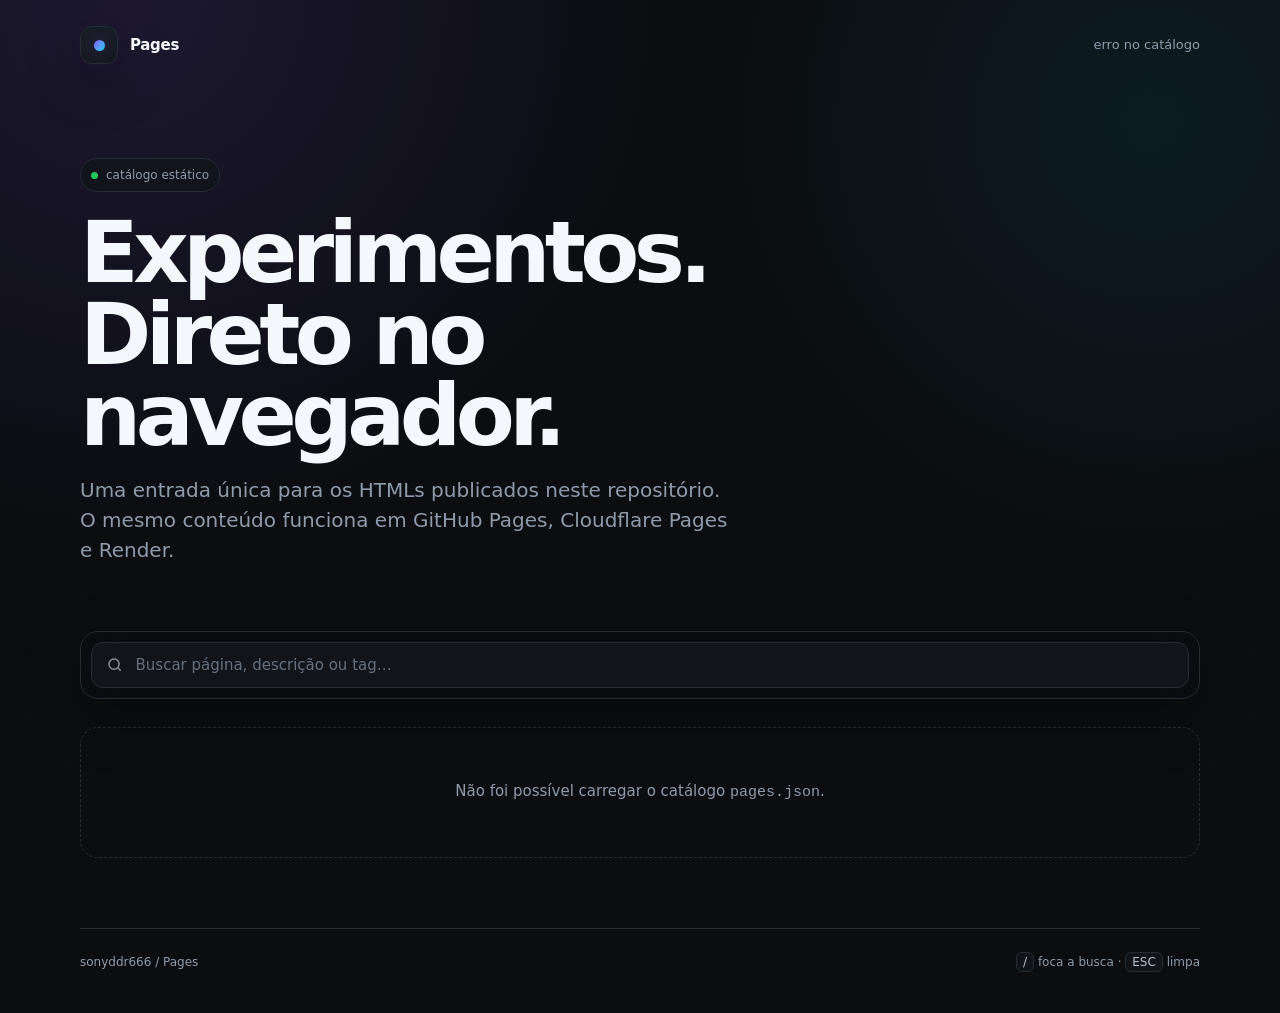
==== index.html @ 6156b6b6 "Inicializa hub de páginas estáticas" ====
<!doctype html>
<html lang="pt-BR">
<head>
  <meta charset="utf-8">
  <meta name="viewport" content="width=device-width,initial-scale=1,viewport-fit=cover">
  <meta name="color-scheme" content="dark light">
  <meta name="theme-color" content="#0b0d10">
  <title>Pages</title>
  <meta name="description" content="Hub de páginas HTML estáticas.">
  <style>
    :root{--bg:#0b0d10;--panel:#11151a;--panel2:#171c22;--text:#f4f7fb;--muted:#8f9baa;--line:#252c34;--accent:#8b5cf6;--accent2:#22d3ee;--ok:#22c55e;--shadow:0 18px 55px rgba(0,0,0,.28)}
    *{box-sizing:border-box}html{scroll-behavior:smooth}body{margin:0;font:15px/1.5 Inter,ui-sans-serif,system-ui,-apple-system,BlinkMacSystemFont,"Segoe UI",sans-serif;background:radial-gradient(circle at 10% 0%,rgba(139,92,246,.14),transparent 34rem),radial-gradient(circle at 90% 12%,rgba(34,211,238,.08),transparent 28rem),var(--bg);color:var(--text);min-height:100vh}
    a{color:inherit;text-decoration:none}button,input{font:inherit}.shell{width:min(1120px,calc(100% - 32px));margin:auto}.top{display:flex;align-items:center;justify-content:space-between;gap:16px;padding:26px 0}.brand{display:flex;align-items:center;gap:12px;font-weight:800;letter-spacing:-.02em}.logo{width:38px;height:38px;border:1px solid var(--line);border-radius:12px;display:grid;place-items:center;background:linear-gradient(145deg,var(--panel2),var(--panel));box-shadow:var(--shadow)}.dot{width:11px;height:11px;border-radius:50%;background:linear-gradient(135deg,var(--accent),var(--accent2));box-shadow:0 0 20px rgba(139,92,246,.65)}.count{color:var(--muted);font-size:13px}.hero{padding:68px 0 40px}.eyebrow{display:inline-flex;align-items:center;gap:8px;padding:7px 10px;border:1px solid var(--line);border-radius:999px;color:var(--muted);background:rgba(17,21,26,.72);backdrop-filter:blur(10px);font-size:12px}.eyebrow i{width:7px;height:7px;border-radius:50%;background:var(--ok)}h1{font-size:clamp(42px,8vw,86px);line-height:.95;letter-spacing:-.065em;margin:20px 0 18px;max-width:850px}.lead{max-width:650px;margin:0;color:var(--muted);font-size:clamp(16px,2vw,20px)}.toolbar{position:sticky;top:10px;z-index:5;margin:26px 0 28px;display:flex;gap:12px;align-items:center;padding:10px;border:1px solid var(--line);border-radius:18px;background:rgba(11,13,16,.76);backdrop-filter:blur(18px);box-shadow:var(--shadow)}.search{flex:1;display:flex;align-items:center;gap:10px;background:var(--panel);border:1px solid var(--line);border-radius:12px;padding:0 14px}.search svg{width:18px;opacity:.55}.search input{width:100%;height:44px;border:0;outline:0;background:transparent;color:var(--text)}.search input::placeholder{color:#66707d}.grid{display:grid;grid-template-columns:repeat(3,minmax(0,1fr));gap:16px;padding-bottom:70px}.card{position:relative;display:flex;flex-direction:column;min-height:230px;padding:20px;border:1px solid var(--line);border-radius:18px;background:linear-gradient(145deg,rgba(23,28,34,.94),rgba(17,21,26,.92));overflow:hidden;transition:.2s ease}.card:before{content:"";position:absolute;inset:-80px auto auto -80px;width:180px;height:180px;border-radius:50%;background:var(--glow,rgba(139,92,246,.1));filter:blur(24px);pointer-events:none}.card:hover{transform:translateY(-3px);border-color:#3b4652;box-shadow:0 18px 44px rgba(0,0,0,.22)}.cardTop{display:flex;justify-content:space-between;align-items:flex-start;gap:12px}.badge{font-size:11px;padding:5px 8px;border:1px solid var(--line);border-radius:999px;color:var(--muted);background:rgba(11,13,16,.45)}.new{color:#c4b5fd;border-color:rgba(139,92,246,.34)}.arrow{font-size:24px;line-height:1;color:#6f7b88}.card h2{font-size:21px;line-height:1.1;letter-spacing:-.03em;margin:36px 0 10px}.desc{color:var(--muted);margin:0 0 20px}.tags{display:flex;flex-wrap:wrap;gap:7px;margin-top:auto}.tag{font-size:11px;color:#a9b3bf;padding:4px 7px;border-radius:7px;background:#0d1116;border:1px solid #20262e}.empty{grid-column:1/-1;padding:52px 20px;text-align:center;border:1px dashed var(--line);border-radius:18px;color:var(--muted)}.footer{border-top:1px solid var(--line);padding:24px 0 44px;color:var(--muted);font-size:12px;display:flex;justify-content:space-between;gap:16px;flex-wrap:wrap}.kbd{border:1px solid var(--line);background:var(--panel);border-radius:6px;padding:2px 6px;color:#b8c1cc}
    @media(max-width:850px){.grid{grid-template-columns:repeat(2,minmax(0,1fr))}.hero{padding-top:44px}}
    @media(max-width:580px){.shell{width:min(100% - 22px,1120px)}.top{padding:18px 0}.hero{padding:38px 0 24px}.toolbar{top:6px;margin-top:18px}.grid{grid-template-columns:1fr}.card{min-height:205px}h1{font-size:clamp(44px,16vw,68px)}}
  </style>
</head>
<body>
  <div class="shell">
    <header class="top">
      <a class="brand" href="./" aria-label="Início"><span class="logo"><span class="dot"></span></span><span>Pages</span></a>
      <span class="count" id="count">carregando…</span>
    </header>

    <main>
      <section class="hero">
        <span class="eyebrow"><i></i> catálogo estático</span>
        <h1>Experimentos.<br>Direto no navegador.</h1>
        <p class="lead">Uma entrada única para os HTMLs publicados neste repositório. O mesmo conteúdo funciona em GitHub Pages, Cloudflare Pages e Render.</p>
      </section>

      <div class="toolbar">
        <label class="search" aria-label="Buscar páginas">
          <svg viewBox="0 0 24 24" fill="none" stroke="currentColor" stroke-width="2" aria-hidden="true"><circle cx="11" cy="11" r="7"/><path d="m20 20-3.5-3.5"/></svg>
          <input id="search" type="search" placeholder="Buscar página, descrição ou tag…" autocomplete="off">
        </label>
      </div>

      <section class="grid" id="grid" aria-live="polite"></section>
    </main>

    <footer class="footer"><span>sonyddr666 / Pages</span><span><span class="kbd">/</span> foca a busca · <span class="kbd">ESC</span> limpa</span></footer>
  </div>

  <script>
    const grid = document.querySelector('#grid');
    const search = document.querySelector('#search');
    const count = document.querySelector('#count');
    let pages = [];

    const esc = (s='') => String(s).replace(/[&<>"']/g, c => ({'&':'&amp;','<':'&lt;','>':'&gt;','"':'&quot;',"'":'&#39;'}[c]));
    const normalize = s => String(s || '').normalize('NFD').replace(/[\u0300-\u036f]/g,'').toLowerCase();
    const isNew = date => date && (Date.now() - new Date(date + 'T00:00:00').getTime()) < 1000*60*60*24*10;

    function render(){
      const q = normalize(search.value.trim());
      const list = pages.filter(p => normalize([p.title,p.description,...(p.tags||[])].join(' ')).includes(q));
      count.textContent = `${list.length} ${list.length === 1 ? 'página' : 'páginas'}`;
      if(!list.length){
        grid.innerHTML = `<div class="empty">${pages.length ? 'Nada encontrado. A humanidade sobrevive a mais uma busca sem resultado.' : 'Nenhuma página publicada ainda.'}</div>`;
        return;
      }
      grid.innerHTML = list.map((p,i) => {
        const href = p.file?.startsWith('http') ? p.file : `./paginas/${encodeURI(p.file || '')}`;
        const badge = isNew(p.created) ? '<span class="badge new">NOVO</span>' : `<span class="badge">${esc(p.category || 'HTML')}</span>`;
        const tags = (p.tags||[]).slice(0,5).map(t => `<span class="tag">${esc(t)}</span>`).join('');
        const glows = ['rgba(139,92,246,.12)','rgba(34,211,238,.10)','rgba(34,197,94,.09)','rgba(244,114,182,.08)'];
        return `<a class="card" href="${href}" style="--glow:${glows[i%glows.length]}">
          <div class="cardTop">${badge}<span class="arrow">↗</span></div>
          <h2>${esc(p.title || p.file || 'Sem título')}</h2>
          <p class="desc">${esc(p.description || 'Página HTML publicada no hub.')}</p>
          <div class="tags">${tags}</div>
        </a>`;
      }).join('');
    }

    async function load(){
      try{
        const res = await fetch(`./pages.json?v=${Date.now()}`, {cache:'no-store'});
        if(!res.ok) throw new Error(`HTTP ${res.status}`);
        const data = await res.json();
        pages = Array.isArray(data) ? data : (data.pages || []);
        pages.sort((a,b) => String(b.created||'').localeCompare(String(a.created||'')));
      }catch(err){
        console.error('Falha ao carregar pages.json:', err);
        grid.innerHTML = '<div class="empty">Não foi possível carregar o catálogo <code>pages.json</code>.</div>';
        count.textContent = 'erro no catálogo';
        return;
      }
      render();
    }

    search.addEventListener('input', render);
    document.addEventListener('keydown', e => {
      if(e.key === '/' && document.activeElement !== search){ e.preventDefault(); search.focus(); }
      if(e.key === 'Escape'){ search.value=''; search.blur(); render(); }
    });
    load();
  </script>
</body>
</html>
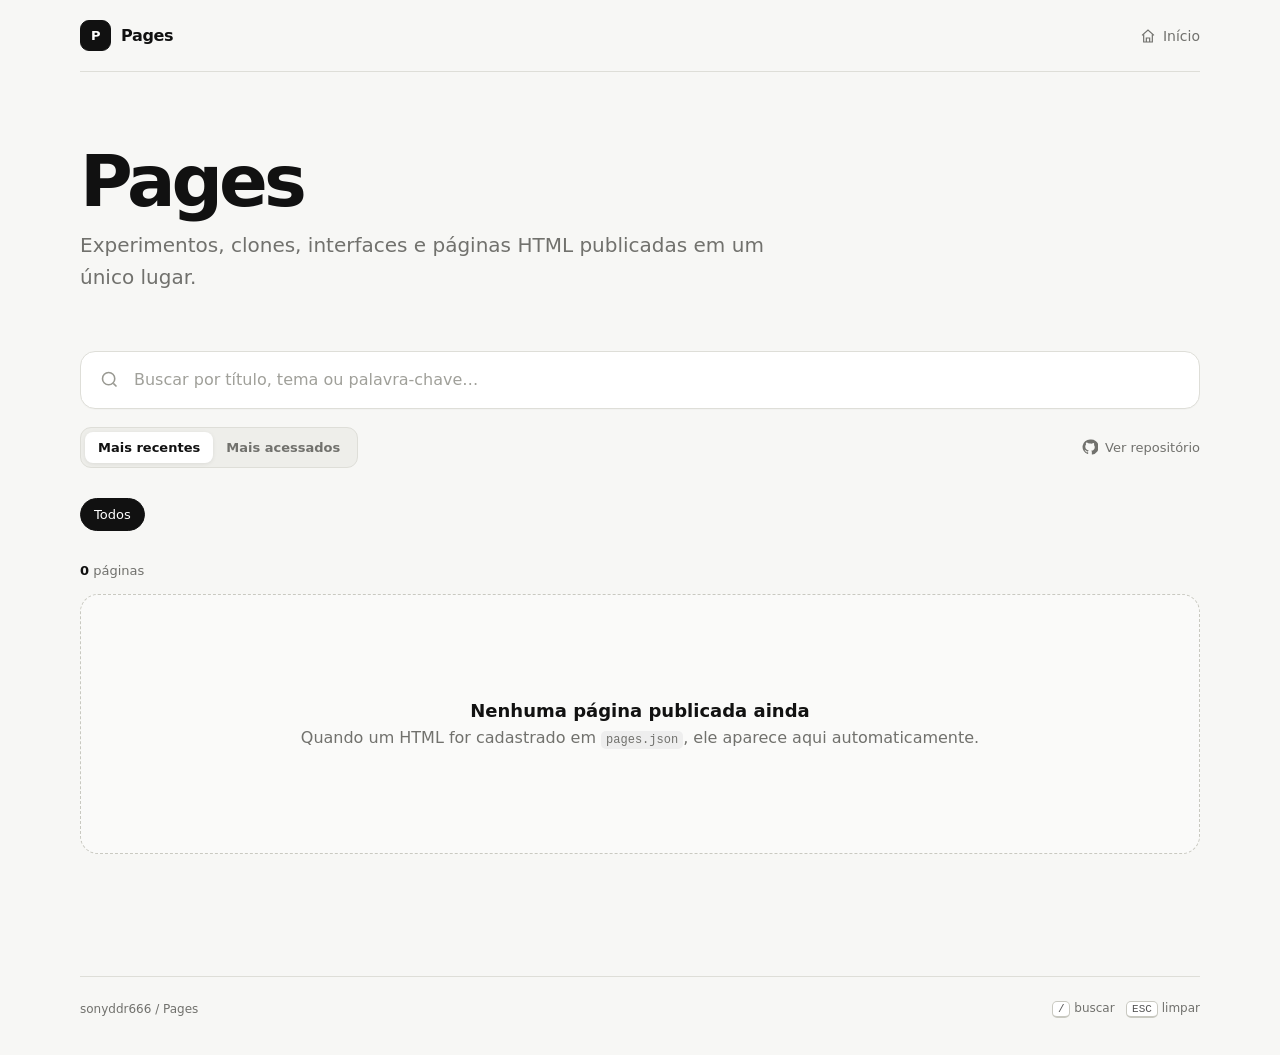
==== commit e28bc6bf: "Redesign index inspirado no catálogo do OSINT UI" ====
--- a/index.html
+++ b/index.html
@@ -3,98 +3,659 @@
 <head>
   <meta charset="utf-8">
   <meta name="viewport" content="width=device-width,initial-scale=1,viewport-fit=cover">
-  <meta name="color-scheme" content="dark light">
-  <meta name="theme-color" content="#0b0d10">
-  <title>Pages</title>
-  <meta name="description" content="Hub de páginas HTML estáticas.">
+  <meta name="theme-color" content="#f7f7f5">
+  <meta name="description" content="Catálogo das páginas HTML publicadas no repositório Pages.">
+  <title>Pages — Catálogo</title>
   <style>
-    :root{--bg:#0b0d10;--panel:#11151a;--panel2:#171c22;--text:#f4f7fb;--muted:#8f9baa;--line:#252c34;--accent:#8b5cf6;--accent2:#22d3ee;--ok:#22c55e;--shadow:0 18px 55px rgba(0,0,0,.28)}
-    *{box-sizing:border-box}html{scroll-behavior:smooth}body{margin:0;font:15px/1.5 Inter,ui-sans-serif,system-ui,-apple-system,BlinkMacSystemFont,"Segoe UI",sans-serif;background:radial-gradient(circle at 10% 0%,rgba(139,92,246,.14),transparent 34rem),radial-gradient(circle at 90% 12%,rgba(34,211,238,.08),transparent 28rem),var(--bg);color:var(--text);min-height:100vh}
-    a{color:inherit;text-decoration:none}button,input{font:inherit}.shell{width:min(1120px,calc(100% - 32px));margin:auto}.top{display:flex;align-items:center;justify-content:space-between;gap:16px;padding:26px 0}.brand{display:flex;align-items:center;gap:12px;font-weight:800;letter-spacing:-.02em}.logo{width:38px;height:38px;border:1px solid var(--line);border-radius:12px;display:grid;place-items:center;background:linear-gradient(145deg,var(--panel2),var(--panel));box-shadow:var(--shadow)}.dot{width:11px;height:11px;border-radius:50%;background:linear-gradient(135deg,var(--accent),var(--accent2));box-shadow:0 0 20px rgba(139,92,246,.65)}.count{color:var(--muted);font-size:13px}.hero{padding:68px 0 40px}.eyebrow{display:inline-flex;align-items:center;gap:8px;padding:7px 10px;border:1px solid var(--line);border-radius:999px;color:var(--muted);background:rgba(17,21,26,.72);backdrop-filter:blur(10px);font-size:12px}.eyebrow i{width:7px;height:7px;border-radius:50%;background:var(--ok)}h1{font-size:clamp(42px,8vw,86px);line-height:.95;letter-spacing:-.065em;margin:20px 0 18px;max-width:850px}.lead{max-width:650px;margin:0;color:var(--muted);font-size:clamp(16px,2vw,20px)}.toolbar{position:sticky;top:10px;z-index:5;margin:26px 0 28px;display:flex;gap:12px;align-items:center;padding:10px;border:1px solid var(--line);border-radius:18px;background:rgba(11,13,16,.76);backdrop-filter:blur(18px);box-shadow:var(--shadow)}.search{flex:1;display:flex;align-items:center;gap:10px;background:var(--panel);border:1px solid var(--line);border-radius:12px;padding:0 14px}.search svg{width:18px;opacity:.55}.search input{width:100%;height:44px;border:0;outline:0;background:transparent;color:var(--text)}.search input::placeholder{color:#66707d}.grid{display:grid;grid-template-columns:repeat(3,minmax(0,1fr));gap:16px;padding-bottom:70px}.card{position:relative;display:flex;flex-direction:column;min-height:230px;padding:20px;border:1px solid var(--line);border-radius:18px;background:linear-gradient(145deg,rgba(23,28,34,.94),rgba(17,21,26,.92));overflow:hidden;transition:.2s ease}.card:before{content:"";position:absolute;inset:-80px auto auto -80px;width:180px;height:180px;border-radius:50%;background:var(--glow,rgba(139,92,246,.1));filter:blur(24px);pointer-events:none}.card:hover{transform:translateY(-3px);border-color:#3b4652;box-shadow:0 18px 44px rgba(0,0,0,.22)}.cardTop{display:flex;justify-content:space-between;align-items:flex-start;gap:12px}.badge{font-size:11px;padding:5px 8px;border:1px solid var(--line);border-radius:999px;color:var(--muted);background:rgba(11,13,16,.45)}.new{color:#c4b5fd;border-color:rgba(139,92,246,.34)}.arrow{font-size:24px;line-height:1;color:#6f7b88}.card h2{font-size:21px;line-height:1.1;letter-spacing:-.03em;margin:36px 0 10px}.desc{color:var(--muted);margin:0 0 20px}.tags{display:flex;flex-wrap:wrap;gap:7px;margin-top:auto}.tag{font-size:11px;color:#a9b3bf;padding:4px 7px;border-radius:7px;background:#0d1116;border:1px solid #20262e}.empty{grid-column:1/-1;padding:52px 20px;text-align:center;border:1px dashed var(--line);border-radius:18px;color:var(--muted)}.footer{border-top:1px solid var(--line);padding:24px 0 44px;color:var(--muted);font-size:12px;display:flex;justify-content:space-between;gap:16px;flex-wrap:wrap}.kbd{border:1px solid var(--line);background:var(--panel);border-radius:6px;padding:2px 6px;color:#b8c1cc}
-    @media(max-width:850px){.grid{grid-template-columns:repeat(2,minmax(0,1fr))}.hero{padding-top:44px}}
-    @media(max-width:580px){.shell{width:min(100% - 22px,1120px)}.top{padding:18px 0}.hero{padding:38px 0 24px}.toolbar{top:6px;margin-top:18px}.grid{grid-template-columns:1fr}.card{min-height:205px}h1{font-size:clamp(44px,16vw,68px)}}
+    :root{
+      --bg:#f7f7f5;
+      --surface:#ffffff;
+      --surface-2:#f0f0ed;
+      --text:#111111;
+      --muted:#71716d;
+      --muted-2:#999992;
+      --line:#deded8;
+      --line-dark:#c9c9c1;
+      --accent:#6d4aff;
+      --accent-soft:#eeeaff;
+      --shadow:0 10px 35px rgba(0,0,0,.055);
+      --radius:18px;
+      --max:1120px;
+    }
+
+    *{box-sizing:border-box}
+    html{scroll-behavior:smooth}
+    body{
+      margin:0;
+      min-height:100vh;
+      background:var(--bg);
+      color:var(--text);
+      font-family:Inter,ui-sans-serif,system-ui,-apple-system,BlinkMacSystemFont,"Segoe UI",sans-serif;
+      -webkit-font-smoothing:antialiased;
+    }
+    a{color:inherit;text-decoration:none}
+    button,input{font:inherit}
+    button{color:inherit}
+    .wrap{width:min(var(--max),calc(100% - 40px));margin:0 auto}
+
+    .topbar{
+      height:72px;
+      display:flex;
+      align-items:center;
+      justify-content:space-between;
+      border-bottom:1px solid var(--line);
+    }
+    .brand{
+      display:flex;
+      align-items:center;
+      gap:10px;
+      font-weight:750;
+      letter-spacing:-.02em;
+    }
+    .brand-mark{
+      width:31px;height:31px;border:1px solid #111;border-radius:9px;
+      display:grid;place-items:center;background:#111;color:#fff;
+      font-size:13px;font-weight:800;
+    }
+    .home-link{
+      display:flex;align-items:center;gap:7px;
+      font-size:14px;color:var(--muted);
+      transition:.18s ease;
+    }
+    .home-link:hover{color:var(--text)}
+    .home-link svg{width:16px;height:16px}
+
+    .hero{padding:74px 0 38px}
+    .hero h1{
+      margin:0 0 12px;
+      font-size:clamp(42px,7vw,72px);
+      line-height:.98;
+      letter-spacing:-.055em;
+      font-weight:780;
+    }
+    .hero p{
+      margin:0;
+      max-width:700px;
+      color:var(--muted);
+      font-size:clamp(16px,2vw,20px);
+      line-height:1.6;
+    }
+
+    .controls{padding:20px 0 26px}
+    .searchbox{
+      height:58px;
+      display:flex;
+      align-items:center;
+      gap:12px;
+      padding:0 18px;
+      background:var(--surface);
+      border:1px solid var(--line);
+      border-radius:15px;
+      box-shadow:0 1px 0 rgba(0,0,0,.02);
+      transition:.18s ease;
+    }
+    .searchbox:focus-within{
+      border-color:#b8b8af;
+      box-shadow:0 0 0 4px rgba(0,0,0,.035);
+    }
+    .searchbox svg{width:21px;height:21px;color:var(--muted-2);flex:0 0 auto}
+    .searchbox input{
+      width:100%;
+      height:100%;
+      border:0;
+      outline:0;
+      background:transparent;
+      color:var(--text);
+      font-size:16px;
+    }
+    .searchbox input::placeholder{color:#a0a09a}
+
+    .control-row{
+      display:flex;
+      align-items:center;
+      justify-content:space-between;
+      gap:16px;
+      margin-top:18px;
+    }
+    .sort{
+      display:inline-flex;
+      padding:4px;
+      border:1px solid var(--line);
+      background:#eeeeea;
+      border-radius:11px;
+    }
+    .sort button{
+      border:0;
+      background:transparent;
+      cursor:pointer;
+      padding:8px 13px;
+      border-radius:8px;
+      color:var(--muted);
+      font-size:13px;
+      font-weight:650;
+      transition:.16s ease;
+    }
+    .sort button.active{
+      background:var(--surface);
+      color:var(--text);
+      box-shadow:0 1px 4px rgba(0,0,0,.08);
+    }
+    .repo-link{
+      font-size:13px;
+      color:var(--muted);
+      display:flex;align-items:center;gap:7px;
+    }
+    .repo-link:hover{color:var(--text)}
+    .repo-link svg{width:16px;height:16px}
+
+    .topics{
+      display:flex;
+      gap:8px;
+      overflow-x:auto;
+      scrollbar-width:none;
+      padding:4px 0 22px;
+    }
+    .topics::-webkit-scrollbar{display:none}
+    .topic{
+      flex:0 0 auto;
+      border:1px solid var(--line);
+      background:transparent;
+      padding:8px 13px;
+      border-radius:999px;
+      font-size:13px;
+      color:var(--muted);
+      cursor:pointer;
+      transition:.16s ease;
+    }
+    .topic:hover{border-color:var(--line-dark);color:var(--text)}
+    .topic.active{
+      background:#111;
+      color:#fff;
+      border-color:#111;
+    }
+
+    .result-line{
+      display:flex;
+      align-items:center;
+      justify-content:space-between;
+      gap:14px;
+      padding:10px 0 16px;
+      color:var(--muted);
+      font-size:13px;
+    }
+    .result-line strong{color:var(--text);font-weight:650}
+    .clear{
+      border:0;background:none;padding:0;cursor:pointer;
+      color:var(--muted);font-size:13px;
+    }
+    .clear:hover{color:var(--text)}
+
+    .grid{
+      display:grid;
+      grid-template-columns:repeat(2,minmax(0,1fr));
+      gap:14px;
+      padding-bottom:42px;
+    }
+    .card{
+      min-width:0;
+      min-height:240px;
+      padding:22px;
+      display:flex;
+      flex-direction:column;
+      border:1px solid var(--line);
+      border-radius:var(--radius);
+      background:var(--surface);
+      transition:transform .18s ease,border-color .18s ease,box-shadow .18s ease;
+      position:relative;
+      overflow:hidden;
+    }
+    .card:hover{
+      transform:translateY(-2px);
+      border-color:var(--line-dark);
+      box-shadow:var(--shadow);
+    }
+    .card:focus-visible{outline:3px solid rgba(109,74,255,.25);outline-offset:2px}
+    .card-head{
+      display:flex;
+      align-items:center;
+      justify-content:space-between;
+      gap:12px;
+      min-height:27px;
+    }
+    .category{
+      font-size:12px;
+      font-weight:700;
+      color:var(--accent);
+      background:var(--accent-soft);
+      border-radius:999px;
+      padding:5px 9px;
+      max-width:70%;
+      overflow:hidden;
+      text-overflow:ellipsis;
+      white-space:nowrap;
+    }
+    .arrow{
+      width:28px;height:28px;border-radius:50%;
+      display:grid;place-items:center;
+      border:1px solid var(--line);
+      color:var(--muted);
+      transition:.18s ease;
+    }
+    .card:hover .arrow{
+      background:#111;color:#fff;border-color:#111;
+      transform:translate(1px,-1px);
+    }
+    .arrow svg{width:14px;height:14px}
+    .card h2{
+      margin:26px 0 10px;
+      font-size:clamp(20px,2.4vw,27px);
+      line-height:1.08;
+      letter-spacing:-.035em;
+    }
+    .card .desc{
+      margin:0 0 22px;
+      color:var(--muted);
+      line-height:1.55;
+      font-size:14px;
+      display:-webkit-box;
+      -webkit-box-orient:vertical;
+      -webkit-line-clamp:3;
+      overflow:hidden;
+    }
+    .meta{
+      margin-top:auto;
+      display:flex;
+      align-items:center;
+      flex-wrap:wrap;
+      gap:8px 13px;
+      color:var(--muted-2);
+      font-size:12px;
+    }
+    .meta span{display:inline-flex;align-items:center;gap:5px}
+    .meta svg{width:13px;height:13px}
+    .tag-row{
+      display:flex;flex-wrap:wrap;gap:6px;
+      margin-top:15px;
+    }
+    .tag{
+      font-size:11px;
+      color:#777770;
+      background:var(--surface-2);
+      border-radius:7px;
+      padding:4px 7px;
+    }
+    .new-badge{
+      color:#157347;
+      background:#e8f6ed;
+    }
+
+    .empty{
+      grid-column:1/-1;
+      min-height:260px;
+      border:1px dashed var(--line-dark);
+      border-radius:var(--radius);
+      display:grid;
+      place-items:center;
+      text-align:center;
+      padding:36px;
+      color:var(--muted);
+      background:rgba(255,255,255,.42);
+    }
+    .empty strong{display:block;color:var(--text);font-size:18px;margin-bottom:7px}
+    .empty code{font-size:12px;background:#eee;padding:2px 5px;border-radius:5px}
+
+    .load-wrap{text-align:center;padding:0 0 80px}
+    .load-more{
+      display:none;
+      border:1px solid var(--line-dark);
+      background:var(--surface);
+      color:var(--text);
+      border-radius:11px;
+      padding:11px 18px;
+      cursor:pointer;
+      font-weight:650;
+      font-size:13px;
+      transition:.16s ease;
+    }
+    .load-more:hover{background:#111;color:#fff;border-color:#111}
+    .load-more.show{display:inline-flex}
+
+    footer{
+      border-top:1px solid var(--line);
+      padding:24px 0 38px;
+      color:var(--muted);
+      font-size:12px;
+    }
+    .footer-row{
+      display:flex;justify-content:space-between;align-items:center;
+      gap:16px;flex-wrap:wrap;
+    }
+    kbd{
+      border:1px solid var(--line-dark);
+      border-bottom-width:2px;
+      background:var(--surface);
+      border-radius:5px;
+      padding:1px 5px;
+      font:11px/1.5 ui-monospace,SFMono-Regular,Menlo,monospace;
+      color:#555;
+    }
+
+    @media(max-width:760px){
+      .wrap{width:min(var(--max),calc(100% - 24px))}
+      .topbar{height:62px}
+      .hero{padding:52px 0 26px}
+      .control-row{align-items:flex-start}
+      .repo-link span{display:none}
+      .grid{grid-template-columns:1fr}
+      .card{min-height:220px}
+    }
+    @media(max-width:480px){
+      .hero h1{font-size:46px}
+      .hero p{font-size:15px}
+      .searchbox{height:54px}
+      .sort{width:100%}
+      .sort button{flex:1}
+      .control-row{display:block}
+      .repo-link{display:none}
+      .card{padding:19px}
+      .card h2{margin-top:22px}
+    }
+    @media(prefers-reduced-motion:reduce){
+      *,*::before,*::after{scroll-behavior:auto!important;transition:none!important}
+    }
   </style>
 </head>
 <body>
-  <div class="shell">
-    <header class="top">
-      <a class="brand" href="./" aria-label="Início"><span class="logo"><span class="dot"></span></span><span>Pages</span></a>
-      <span class="count" id="count">carregando…</span>
+  <div class="wrap">
+    <header class="topbar">
+      <a class="brand" href="./" aria-label="Página inicial">
+        <span class="brand-mark">P</span>
+        <span>Pages</span>
+      </a>
+      <a class="home-link" href="./" aria-label="Início">
+        <svg viewBox="0 0 24 24" fill="none" stroke="currentColor" stroke-width="1.8" aria-hidden="true"><path d="m3 11 9-8 9 8"/><path d="M5.5 9.5V21h13V9.5"/><path d="M9.5 21v-6h5v6"/></svg>
+        Início
+      </a>
     </header>
 
     <main>
       <section class="hero">
-        <span class="eyebrow"><i></i> catálogo estático</span>
-        <h1>Experimentos.<br>Direto no navegador.</h1>
-        <p class="lead">Uma entrada única para os HTMLs publicados neste repositório. O mesmo conteúdo funciona em GitHub Pages, Cloudflare Pages e Render.</p>
+        <h1>Pages</h1>
+        <p>Experimentos, clones, interfaces e páginas HTML publicadas em um único lugar.</p>
       </section>
 
-      <div class="toolbar">
-        <label class="search" aria-label="Buscar páginas">
-          <svg viewBox="0 0 24 24" fill="none" stroke="currentColor" stroke-width="2" aria-hidden="true"><circle cx="11" cy="11" r="7"/><path d="m20 20-3.5-3.5"/></svg>
-          <input id="search" type="search" placeholder="Buscar página, descrição ou tag…" autocomplete="off">
+      <section class="controls" aria-label="Busca e filtros">
+        <label class="searchbox">
+          <svg viewBox="0 0 24 24" fill="none" stroke="currentColor" stroke-width="1.8" aria-hidden="true"><circle cx="11" cy="11" r="7"/><path d="m20 20-3.6-3.6"/></svg>
+          <input id="search" type="search" placeholder="Buscar por título, tema ou palavra-chave…" autocomplete="off" spellcheck="false">
         </label>
+
+        <div class="control-row">
+          <div class="sort" role="group" aria-label="Ordenação">
+            <button id="recentBtn" class="active" type="button">Mais recentes</button>
+            <button id="popularBtn" type="button">Mais acessados</button>
+          </div>
+
+          <a class="repo-link" href="https://github.com/sonyddr666/Pages" target="_blank" rel="noopener">
+            <svg viewBox="0 0 24 24" fill="currentColor" aria-hidden="true"><path d="M12 .8a11.2 11.2 0 0 0-3.54 21.82c.56.1.76-.24.76-.54v-2.16c-3.12.68-3.78-1.32-3.78-1.32-.51-1.3-1.25-1.65-1.25-1.65-1.02-.7.08-.68.08-.68 1.13.08 1.73 1.16 1.73 1.16 1 1.72 2.63 1.22 3.27.93.1-.73.39-1.22.71-1.5-2.49-.28-5.1-1.24-5.1-5.53 0-1.22.43-2.22 1.16-3-.12-.28-.5-1.42.1-2.96 0 0 .94-.3 3.08 1.15A10.7 10.7 0 0 1 12 6.84c.95 0 1.9.13 2.8.38 2.13-1.45 3.07-1.15 3.07-1.15.6 1.54.22 2.68.11 2.96.72.78 1.15 1.78 1.15 3 0 4.3-2.62 5.24-5.12 5.52.4.35.76 1.03.76 2.08v3.08c0 .3.2.65.77.54A11.2 11.2 0 0 0 12 .8Z"/></svg>
+            <span>Ver repositório</span>
+          </a>
+        </div>
+      </section>
+
+      <nav class="topics" id="topics" aria-label="Categorias"></nav>
+
+      <div class="result-line">
+        <span id="count"><strong>0</strong> páginas</span>
+        <button class="clear" id="clearBtn" type="button" hidden>Limpar filtros</button>
       </div>
 
       <section class="grid" id="grid" aria-live="polite"></section>
+
+      <div class="load-wrap">
+        <button id="loadMore" class="load-more" type="button">Carregar mais</button>
+      </div>
     </main>
 
-    <footer class="footer"><span>sonyddr666 / Pages</span><span><span class="kbd">/</span> foca a busca · <span class="kbd">ESC</span> limpa</span></footer>
+    <footer>
+      <div class="footer-row">
+        <span>sonyddr666 / Pages</span>
+        <span><kbd>/</kbd> buscar &nbsp; <kbd>ESC</kbd> limpar</span>
+      </div>
+    </footer>
   </div>
 
   <script>
-    const grid = document.querySelector('#grid');
-    const search = document.querySelector('#search');
-    const count = document.querySelector('#count');
+    const $ = s => document.querySelector(s);
+    const grid = $('#grid');
+    const topics = $('#topics');
+    const search = $('#search');
+    const count = $('#count');
+    const clearBtn = $('#clearBtn');
+    const recentBtn = $('#recentBtn');
+    const popularBtn = $('#popularBtn');
+    const loadMore = $('#loadMore');
+
     let pages = [];
-
-    const esc = (s='') => String(s).replace(/[&<>"']/g, c => ({'&':'&amp;','<':'&lt;','>':'&gt;','"':'&quot;',"'":'&#39;'}[c]));
-    const normalize = s => String(s || '').normalize('NFD').replace(/[\u0300-\u036f]/g,'').toLowerCase();
-    const isNew = date => date && (Date.now() - new Date(date + 'T00:00:00').getTime()) < 1000*60*60*24*10;
+    let category = 'Todos';
+    let sortMode = 'recent';
+    let visible = 12;
+
+    const esc = (value='') => String(value).replace(/[&<>"']/g, char => ({
+      '&':'&amp;','<':'&lt;','>':'&gt;','"':'&quot;',"'":'&#39;'
+    }[char]));
+
+    const normalize = value => String(value || '')
+      .normalize('NFD')
+      .replace(/[\u0300-\u036f]/g,'')
+      .toLowerCase();
+
+    const parseDate = value => {
+      const time = Date.parse(value || '');
+      return Number.isFinite(time) ? time : 0;
+    };
+
+    const isNew = value => {
+      const time = parseDate(value);
+      return time && (Date.now() - time) < 1000 * 60 * 60 * 24 * 10;
+    };
+
+    const formatDate = value => {
+      if (!value) return 'Sem data';
+      const date = new Date(value.includes('T') ? value : value + 'T12:00:00');
+      if (Number.isNaN(date.getTime())) return value;
+      return new Intl.DateTimeFormat('pt-BR', {
+        day:'numeric', month:'long', year:'numeric'
+      }).format(date);
+    };
+
+    function pageHref(page){
+      const file = page.file || '';
+      if (/^https?:\/\//i.test(file)) return file;
+      if (file.startsWith('./') || file.startsWith('../') || file.startsWith('/')) return file;
+      return './paginas/' + file.split('/').map(encodeURIComponent).join('/');
+    }
+
+    function getCategory(page){
+      return String(page.category || (page.tags && page.tags[0]) || 'Outros').trim() || 'Outros';
+    }
+
+    function getViews(page){
+      const value = Number(page.views ?? page.accesses ?? page.hits ?? 0);
+      return Number.isFinite(value) ? value : 0;
+    }
+
+    function renderTopics(){
+      const categories = [...new Set(pages.map(getCategory))].sort((a,b) => a.localeCompare(b,'pt-BR'));
+      const all = ['Todos', ...categories];
+      topics.innerHTML = all.map(name => `
+        <button type="button" class="topic ${name === category ? 'active' : ''}" data-category="${esc(name)}">
+          ${esc(name)}
+        </button>
+      `).join('');
+
+      topics.querySelectorAll('.topic').forEach(btn => {
+        btn.addEventListener('click', () => {
+          category = btn.dataset.category;
+          visible = 12;
+          renderTopics();
+          render();
+        });
+      });
+    }
+
+    function filteredPages(){
+      const q = normalize(search.value.trim());
+      let list = pages.filter(page => {
+        const categoryOk = category === 'Todos' || getCategory(page) === category;
+        if (!categoryOk) return false;
+
+        if (!q) return true;
+        const searchable = [
+          page.title,
+          page.description,
+          page.file,
+          getCategory(page),
+          ...(page.tags || [])
+        ].join(' ');
+        return normalize(searchable).includes(q);
+      });
+
+      list.sort((a,b) => {
+        if (sortMode === 'popular') {
+          return getViews(b) - getViews(a) || parseDate(b.created) - parseDate(a.created);
+        }
+        return parseDate(b.created) - parseDate(a.created) ||
+               String(a.title || '').localeCompare(String(b.title || ''),'pt-BR');
+      });
+
+      return list;
+    }
+
+    function cardHTML(page){
+      const cat = getCategory(page);
+      const tags = (page.tags || []).filter(tag => normalize(tag) !== normalize(cat)).slice(0,4);
+      const views = getViews(page);
+      const readTime = page.readTime || page.read_time || page.time || '';
+
+      return `
+        <a class="card" href="${esc(pageHref(page))}" ${/^https?:\/\//i.test(page.file || '') ? 'target="_blank" rel="noopener"' : ''}>
+          <div class="card-head">
+            <span class="category ${isNew(page.created) ? 'new-badge' : ''}">${isNew(page.created) ? 'Novo' : esc(cat)}</span>
+            <span class="arrow" aria-hidden="true">
+              <svg viewBox="0 0 24 24" fill="none" stroke="currentColor" stroke-width="2"><path d="M7 17 17 7"/><path d="M8 7h9v9"/></svg>
+            </span>
+          </div>
+
+          <h2>${esc(page.title || page.file || 'Página sem título')}</h2>
+          <p class="desc">${esc(page.description || 'Página HTML publicada no catálogo.')}</p>
+
+          <div class="meta">
+            <span>
+              <svg viewBox="0 0 24 24" fill="none" stroke="currentColor" stroke-width="1.8"><circle cx="12" cy="12" r="9"/><path d="M12 7v5l3 2"/></svg>
+              ${esc(formatDate(page.created))}
+            </span>
+            ${readTime ? `<span>${esc(readTime)}</span>` : ''}
+            ${views ? `<span>
+              <svg viewBox="0 0 24 24" fill="none" stroke="currentColor" stroke-width="1.8"><path d="M2.5 12s3.5-6 9.5-6 9.5 6 9.5 6-3.5 6-9.5 6-9.5-6-9.5-6Z"/><circle cx="12" cy="12" r="2.5"/></svg>
+              ${views.toLocaleString('pt-BR')}
+            </span>` : ''}
+          </div>
+
+          ${tags.length ? `<div class="tag-row">${tags.map(tag => `<span class="tag">${esc(tag)}</span>`).join('')}</div>` : ''}
+        </a>
+      `;
+    }
 
     function render(){
-      const q = normalize(search.value.trim());
-      const list = pages.filter(p => normalize([p.title,p.description,...(p.tags||[])].join(' ')).includes(q));
-      count.textContent = `${list.length} ${list.length === 1 ? 'página' : 'páginas'}`;
-      if(!list.length){
-        grid.innerHTML = `<div class="empty">${pages.length ? 'Nada encontrado. A humanidade sobrevive a mais uma busca sem resultado.' : 'Nenhuma página publicada ainda.'}</div>`;
+      const list = filteredPages();
+      const shown = list.slice(0, visible);
+
+      count.innerHTML = `<strong>${list.length}</strong> ${list.length === 1 ? 'página' : 'páginas'}`;
+      clearBtn.hidden = !(search.value.trim() || category !== 'Todos');
+
+      if (!list.length) {
+        grid.innerHTML = `
+          <div class="empty">
+            <div>
+              <strong>${pages.length ? 'Nada encontrado' : 'Nenhuma página publicada ainda'}</strong>
+              ${pages.length
+                ? 'Tente outro termo ou limpe os filtros.'
+                : 'Quando um HTML for cadastrado em <code>pages.json</code>, ele aparece aqui automaticamente.'}
+            </div>
+          </div>`;
+        loadMore.classList.remove('show');
         return;
       }
-      grid.innerHTML = list.map((p,i) => {
-        const href = p.file?.startsWith('http') ? p.file : `./paginas/${encodeURI(p.file || '')}`;
-        const badge = isNew(p.created) ? '<span class="badge new">NOVO</span>' : `<span class="badge">${esc(p.category || 'HTML')}</span>`;
-        const tags = (p.tags||[]).slice(0,5).map(t => `<span class="tag">${esc(t)}</span>`).join('');
-        const glows = ['rgba(139,92,246,.12)','rgba(34,211,238,.10)','rgba(34,197,94,.09)','rgba(244,114,182,.08)'];
-        return `<a class="card" href="${href}" style="--glow:${glows[i%glows.length]}">
-          <div class="cardTop">${badge}<span class="arrow">↗</span></div>
-          <h2>${esc(p.title || p.file || 'Sem título')}</h2>
-          <p class="desc">${esc(p.description || 'Página HTML publicada no hub.')}</p>
-          <div class="tags">${tags}</div>
-        </a>`;
-      }).join('');
+
+      grid.innerHTML = shown.map(cardHTML).join('');
+      loadMore.classList.toggle('show', visible < list.length);
+    }
+
+    function clearFilters(){
+      search.value = '';
+      category = 'Todos';
+      visible = 12;
+      renderTopics();
+      render();
+    }
+
+    function setSort(mode){
+      sortMode = mode;
+      visible = 12;
+      recentBtn.classList.toggle('active', mode === 'recent');
+      popularBtn.classList.toggle('active', mode === 'popular');
+      render();
     }
 
     async function load(){
       try{
-        const res = await fetch(`./pages.json?v=${Date.now()}`, {cache:'no-store'});
-        if(!res.ok) throw new Error(`HTTP ${res.status}`);
-        const data = await res.json();
-        pages = Array.isArray(data) ? data : (data.pages || []);
-        pages.sort((a,b) => String(b.created||'').localeCompare(String(a.created||'')));
-      }catch(err){
-        console.error('Falha ao carregar pages.json:', err);
-        grid.innerHTML = '<div class="empty">Não foi possível carregar o catálogo <code>pages.json</code>.</div>';
-        count.textContent = 'erro no catálogo';
-        return;
+        const response = await fetch('./pages.json?v=' + Date.now(), {cache:'no-store'});
+        if(!response.ok) throw new Error('HTTP ' + response.status);
+
+        const data = await response.json();
+        pages = Array.isArray(data) ? data : Array.isArray(data.pages) ? data.pages : [];
+
+        renderTopics();
+        render();
+      }catch(error){
+        console.error('Falha ao carregar pages.json:', error);
+        grid.innerHTML = `
+          <div class="empty">
+            <div>
+              <strong>Não foi possível carregar o catálogo</strong>
+              Verifique se <code>pages.json</code> existe e contém JSON válido.
+            </div>
+          </div>`;
+        count.innerHTML = '<strong>0</strong> páginas';
       }
+    }
+
+    search.addEventListener('input', () => {
+      visible = 12;
       render();
-    }
-
-    search.addEventListener('input', render);
-    document.addEventListener('keydown', e => {
-      if(e.key === '/' && document.activeElement !== search){ e.preventDefault(); search.focus(); }
-      if(e.key === 'Escape'){ search.value=''; search.blur(); render(); }
     });
+
+    clearBtn.addEventListener('click', clearFilters);
+    recentBtn.addEventListener('click', () => setSort('recent'));
+    popularBtn.addEventListener('click', () => setSort('popular'));
+
+    loadMore.addEventListener('click', () => {
+      visible += 12;
+      render();
+    });
+
+    document.addEventListener('keydown', event => {
+      if (event.key === '/' && document.activeElement !== search) {
+        event.preventDefault();
+        search.focus();
+      }
+      if (event.key === 'Escape') {
+        clearFilters();
+        search.blur();
+      }
+    });
+
     load();
   </script>
 </body>
